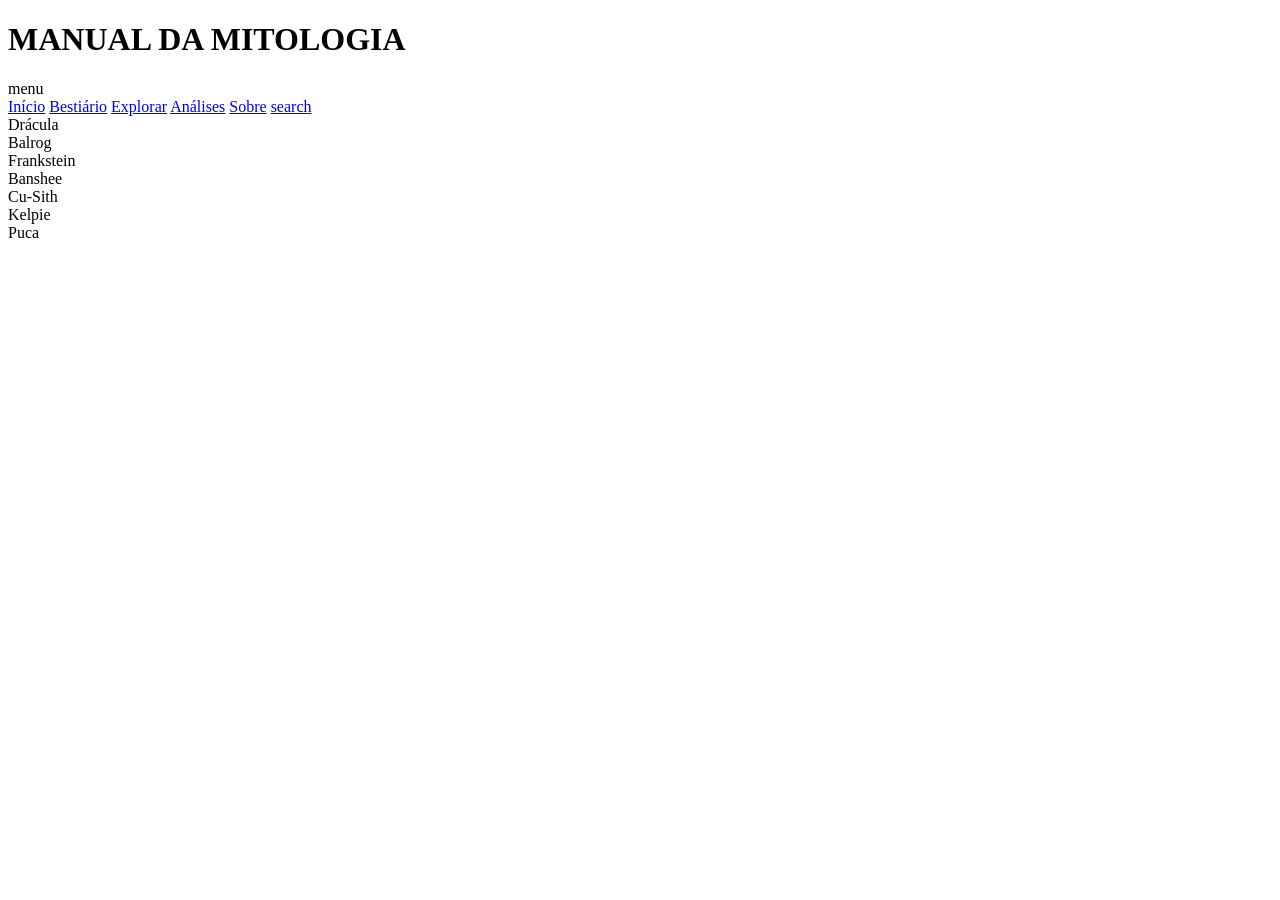
==== paginas-principais/bestiario.html @ bb2b9364 "adicionei as estruturas bases das criaturas e das páginas subsequentes" ====
<!DOCTYPE html>
<html lang="pt-br">
<head>
    <meta charset="UTF-8">
    <meta name="viewport" content="width=device-width, initial-scale=1.0">
    <title>Bestiário</title>
</head>
<body>
    <header>
        <h1>MANUAL DA MITOLOGIA</h1>
        <span class="material-symbols-outlined" onclick="clickMenu()">menu</span>
        <nav class="menu">
            <div>
                <a href="index.html">Início</a>
                <a href="bestiario.html">Bestiário</a>
                <a href="categorias.html">Explorar</a>
                <a href="../paginas-analise-classificados/comparacoes.html">Análises</a>
                <a href="../paginas-institucionais/sobre.html">Sobre</a>
                <a href="pesquisa.html"><span class="material-symbols-outlined">search</span></a>
            </div>
        </nav>
    </header>
    <main>
        <article>Drácula</article>
        <article>Balrog</article>
        <article>Frankstein</article>
        <article>Banshee</article>
        <article>Cu-Sith</article>
        <article>Kelpie</article>
        <article>Puca</article>
    </main>
</body>
</html>
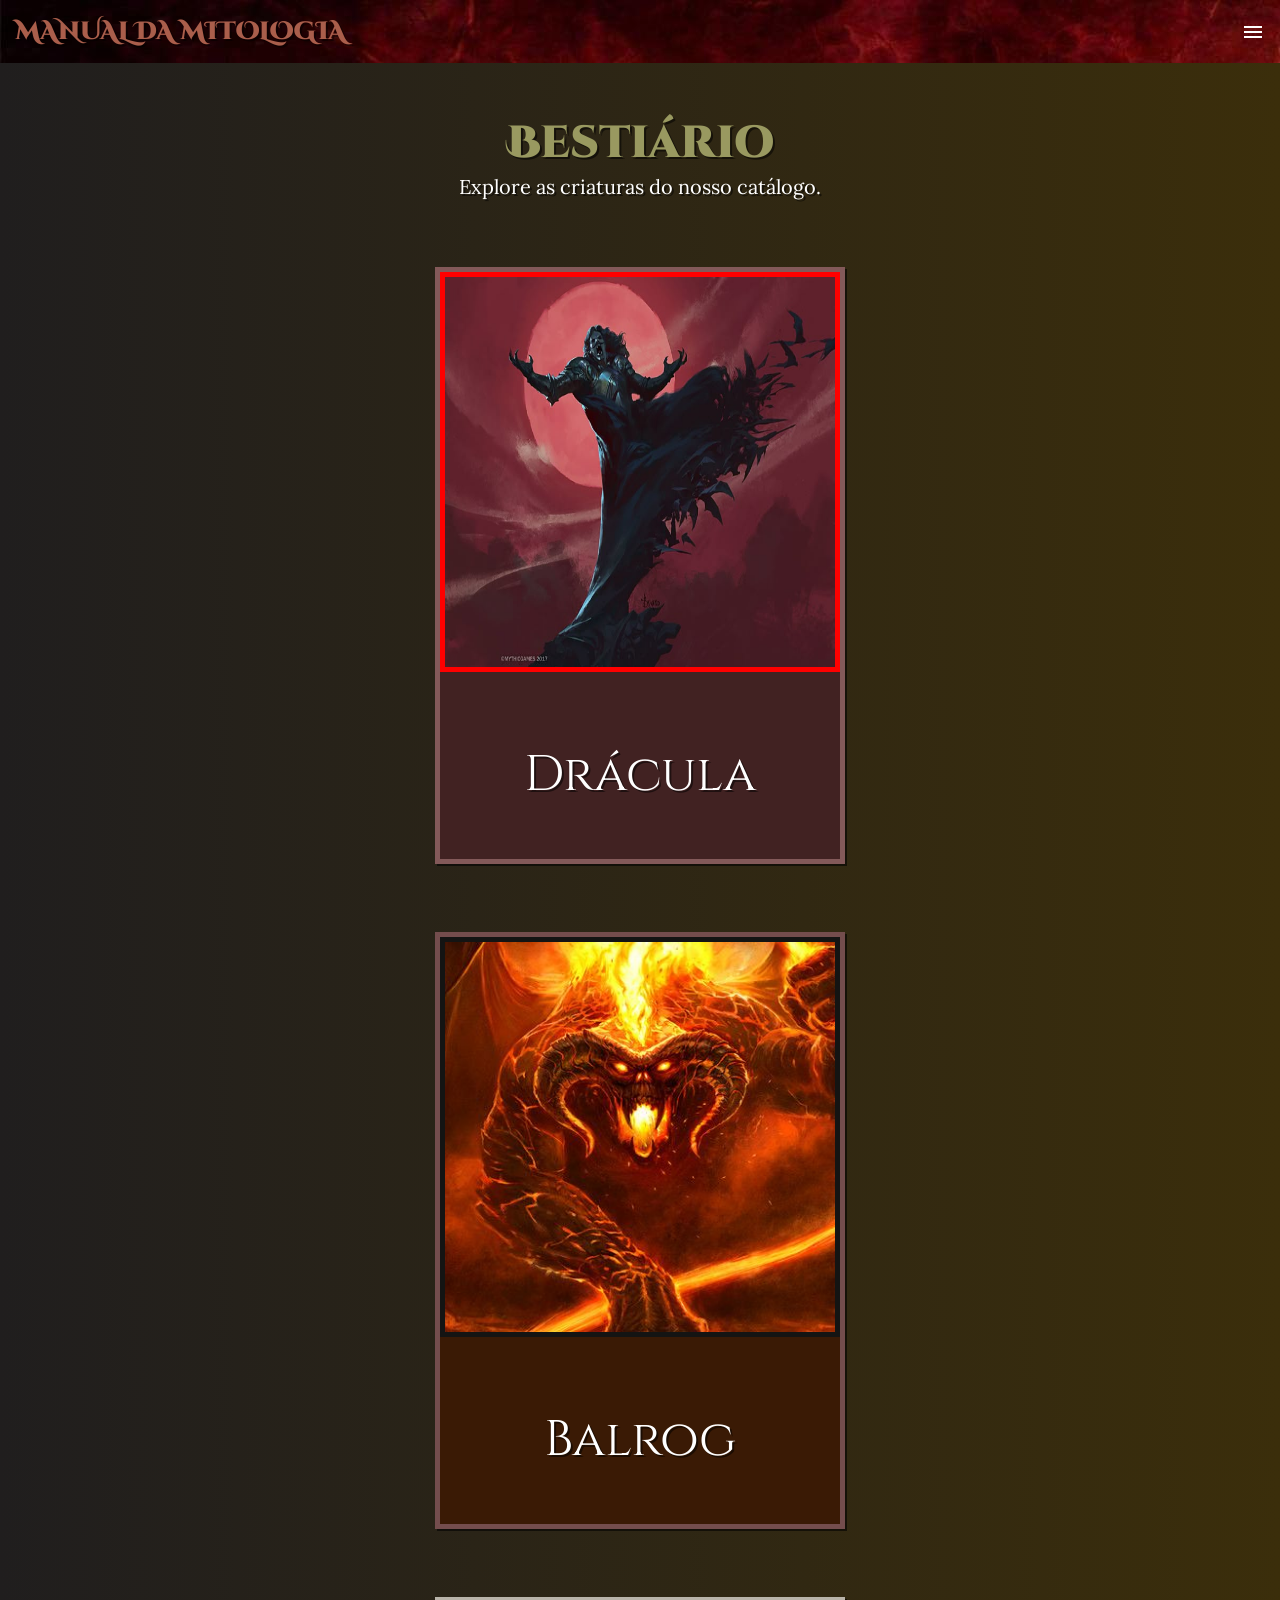
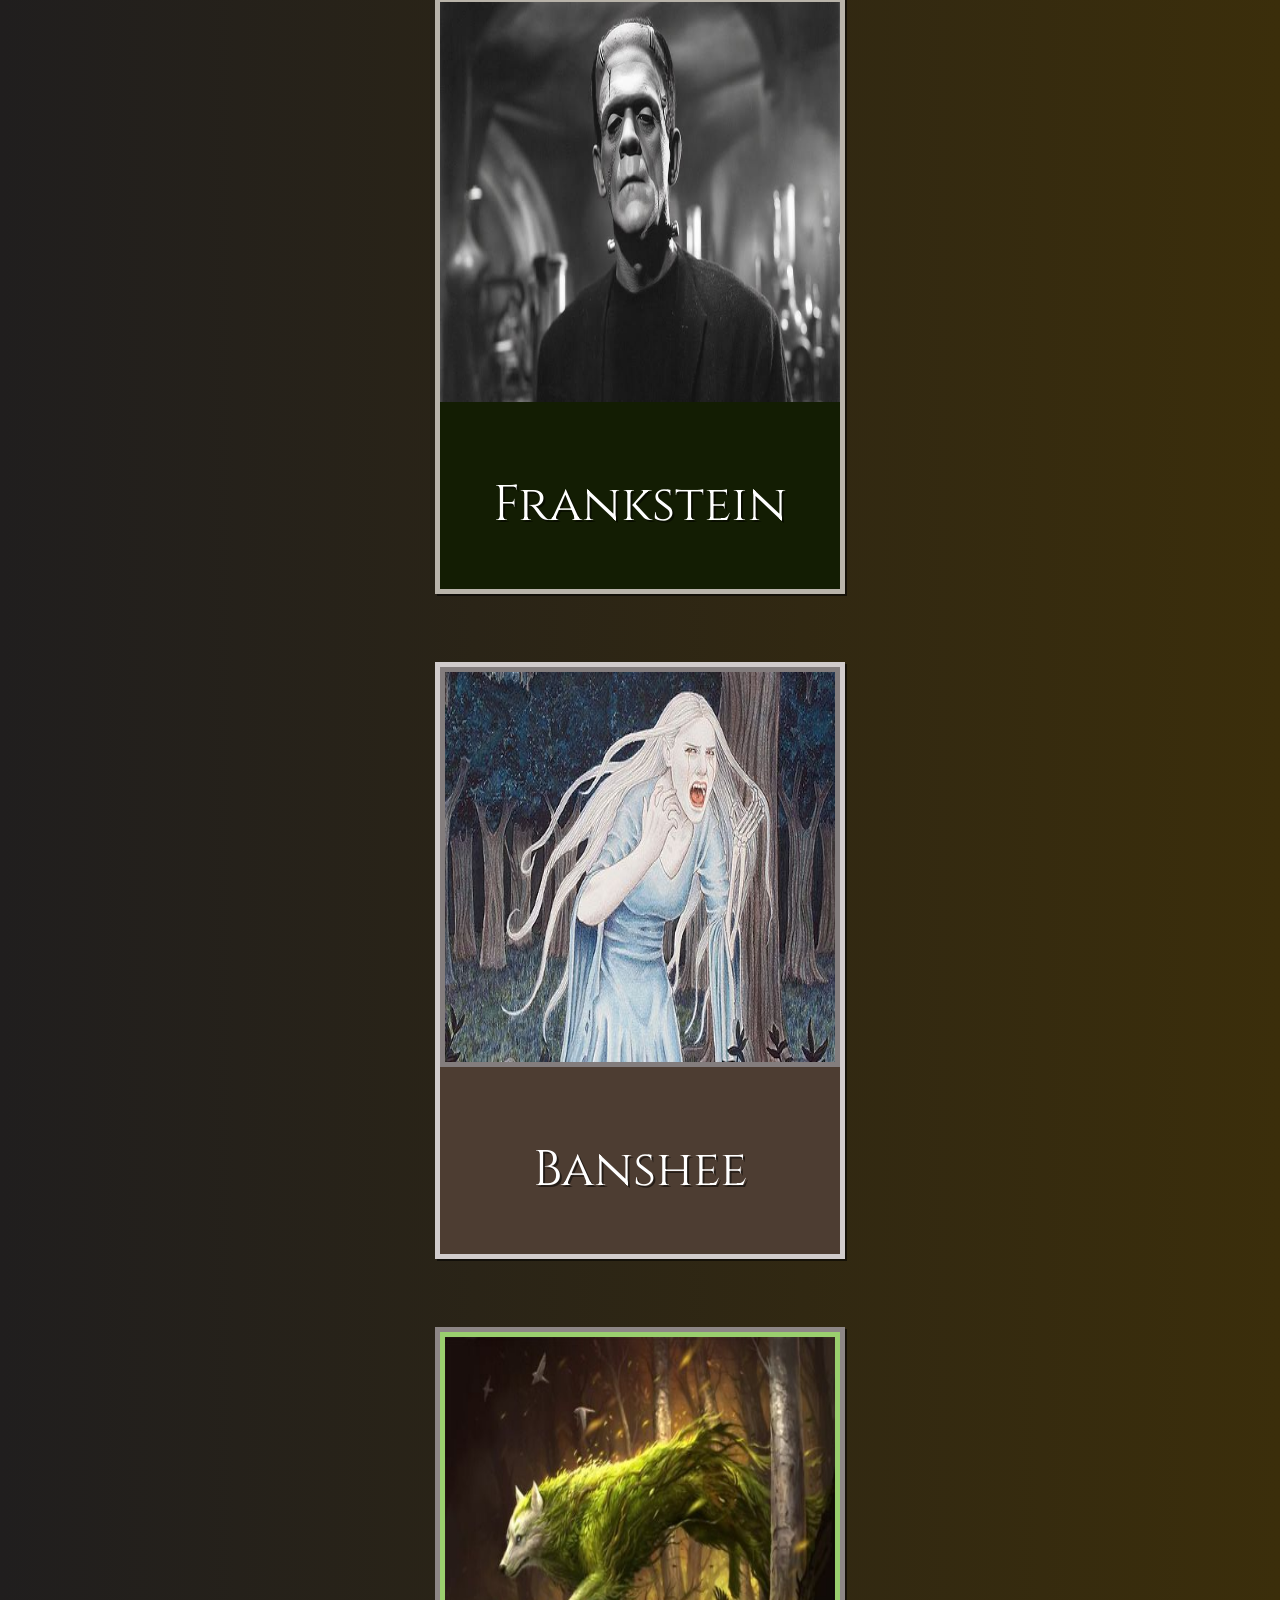
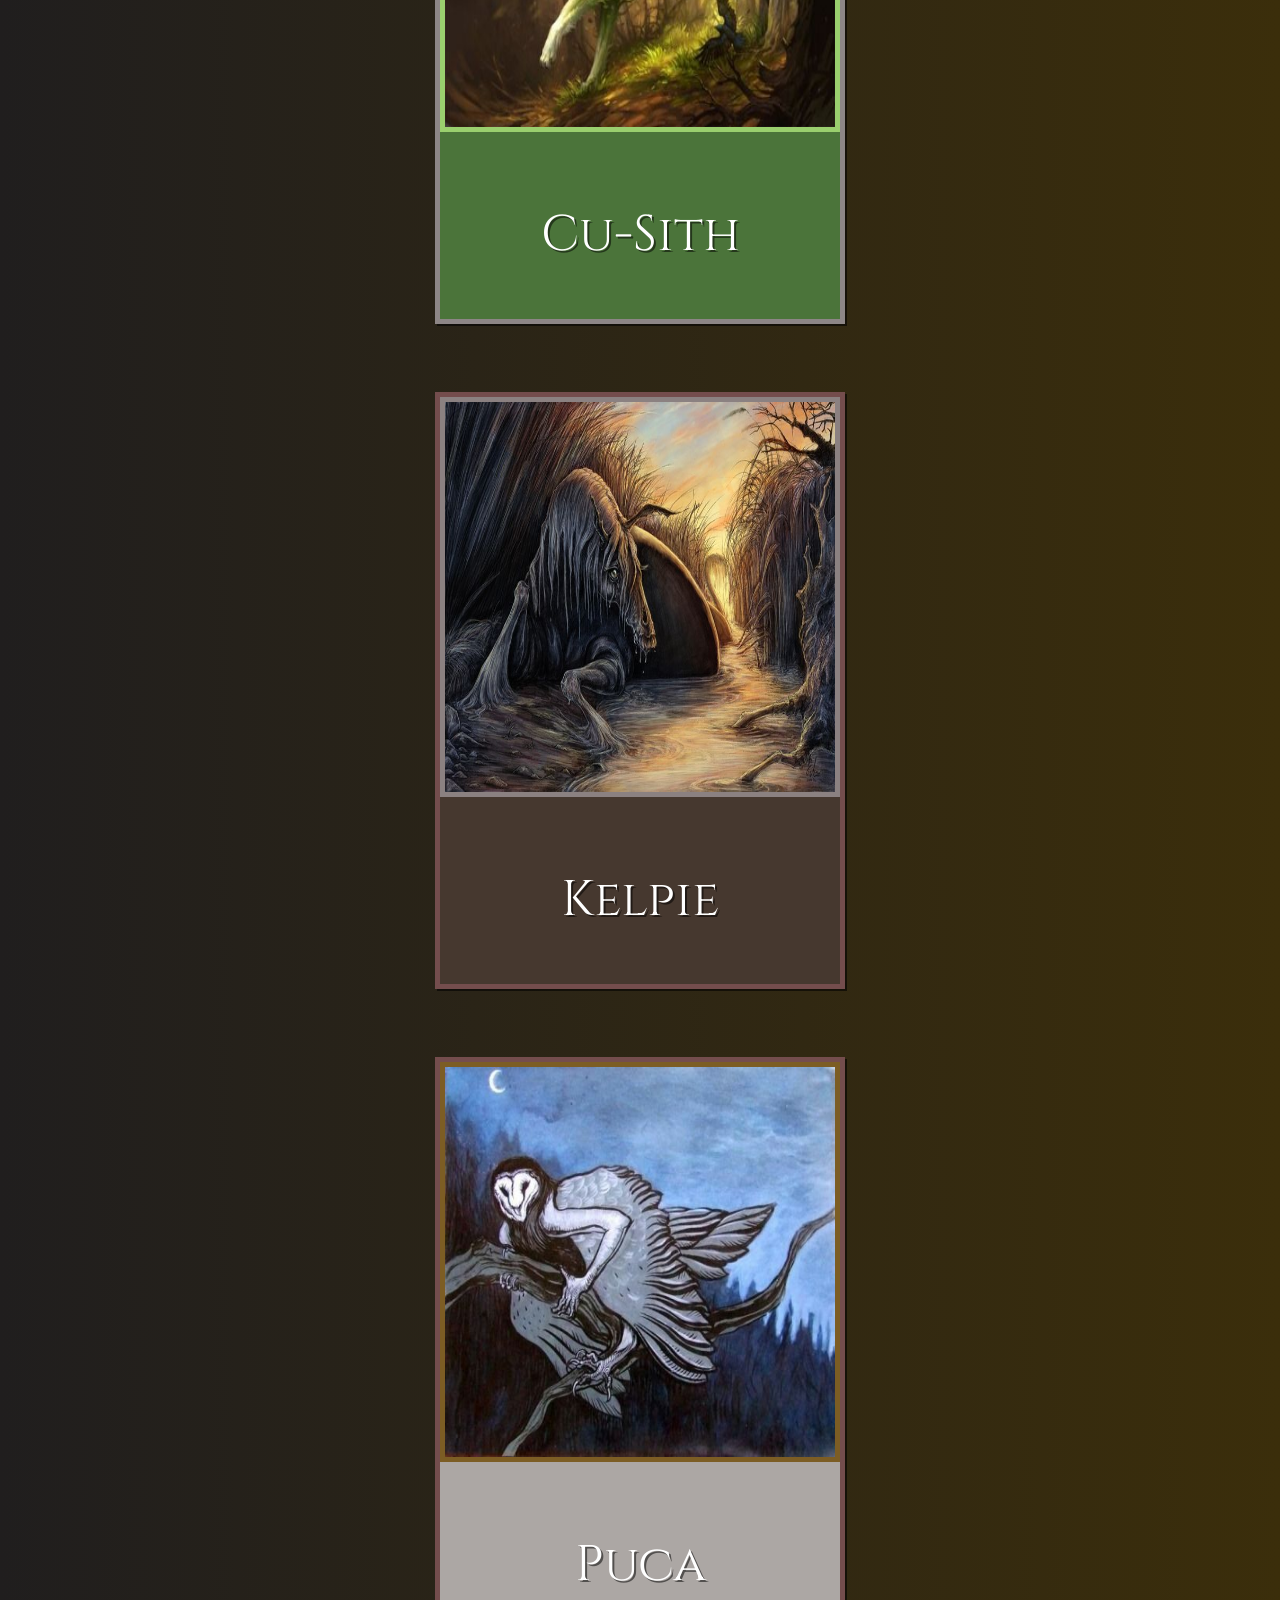
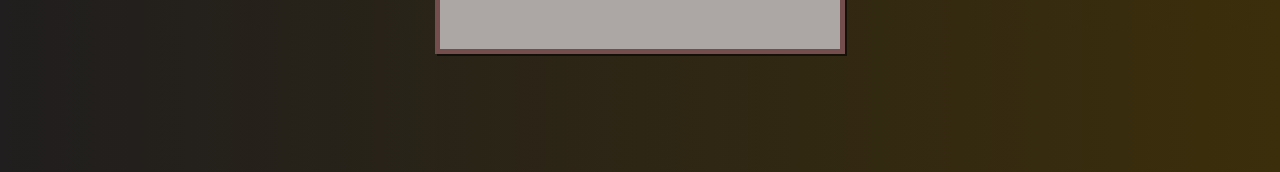
==== commit cfe02550: "fiz a página do bestiário (inicial)" ====
--- a/paginas-principais/bestiario.html
+++ b/paginas-principais/bestiario.html
@@ -3,6 +3,9 @@
 <head>
     <meta charset="UTF-8">
     <meta name="viewport" content="width=device-width, initial-scale=1.0">
+    <link rel="stylesheet" href="../estilos/index.css">
+    <link rel="stylesheet" href="../estilos/bestiario.css">
+    <link rel="stylesheet" href="https://fonts.googleapis.com/css2?family=Material+Symbols+Outlined">
     <title>Bestiário</title>
 </head>
 <body>
@@ -21,13 +24,54 @@
         </nav>
     </header>
     <main>
-        <article>Drácula</article>
-        <article>Balrog</article>
-        <article>Frankstein</article>
-        <article>Banshee</article>
-        <article>Cu-Sith</article>
-        <article>Kelpie</article>
-        <article>Puca</article>
+        <h1>Bestiário</h1>
+        <p>Explore as criaturas do nosso
+        catálogo.</p>
+        <section class="criaturas">
+            <a href="../criaturas-literarias-lendarias/dracula.html" id="dracula">
+                <div>
+                    <img src="../imagens-literarias-lendarias/dracula-img.jpg" alt="Drácula">
+                    <p>Drácula</p>
+                </div>
+            </a>
+            <a href="../criaturas-literarias-lendarias/balrog.html" id="balrog">
+                <div>
+                    <img src="../imagens-literarias-lendarias/balrog-img.jpg" alt="Balrog">
+                    <p>Balrog</p>
+                </div>
+            </a>
+            <a href="../criaturas-literarias-lendarias/frankstein.html" id="frankstein">
+                <div>
+                    <img src="../imagens-literarias-lendarias/frankestein-img.jpg" alt="Frankstein">
+                    <p>Frankstein</p>
+                </div>
+            </a>
+            <a href="../cultura-hindu/banshee.html" id="banshee">
+                <div>
+                    <img src="../imagens-hindu/banshee-img.jpg" alt="Banshee">
+                    <p>Banshee</p>
+                </div>
+            </a>
+            <a href="../cultura-hindu/cu-sith.html" id="cu-sith">
+                <div>
+                    <img src="../imagens-hindu/cu-sith-img.jpg" alt="Cu-Sith">
+                    <p>Cu-Sith</p>
+                </div>
+            </a>
+            <a href="../cultura-hindu/kelpie.html" id="kelpie">
+                <div>
+                    <img src="../imagens-hindu/kelpie-img.jpg" alt="Kelpie">
+                    <p>Kelpie</p>
+                </div>
+            </a>
+            <a href="../cultura-hindu/puca.html" id="puca">
+                <div>
+                    <img src="../imagens-hindu/puca-img.jpg" alt="Puca">
+                    <p>Puca</p>
+                </div>
+            </a>
+        </section>
     </main>
+    <script src="../scripts/menu.js"></script>
 </body>
 </html>
--- a/estilos/index.css
+++ b/estilos/index.css
@@ -0,0 +1,242 @@
+@charset "UTF-8";
+
+@font-face { 
+    font-family: "Cinzel Decorative";
+    src: url("../fontes-de-texto/CinzelDecorative-Black.ttf");
+} /* Fonte para logotipo e títulos ornamentais */
+
+@font-face {
+    font-family: "Cinzel";
+    src: url("../fontes-de-texto/Cinzel-VariableFont_wght.ttf");
+} /* Fonte para títulos de página e nomes das criaturas */
+
+@font-face {
+    font-family: "Cormorant";
+    src: url("../fontes-de-texto/CormorantGaramond-VariableFont_wght.ttf");
+} /* Fonte para subtítulos e narrativas */
+
+@font-face {
+    font-family: "IM Fell";
+    src: url("../fontes-de-texto/IMFellEnglish-Regular.ttf");
+} /* Fonte para registros e documentos antigos */
+
+@font-face {
+    font-family: "Lora";
+    src: url("../fontes-de-texto/Lora-VariableFont_wght.ttf");
+} /* Fonte para descrições e textos longos */
+
+:root {
+    /* Fontes de texto */
+    --fonte1: "Cinzel Decorative";
+    --fonte2: "Cinzel";
+    --fonte3: "Cormorant";
+    --fonte4: "IM Fell";
+    --fonte5: "Lora";
+    
+    /* Cores */
+    --cor1: rgb(170, 94, 75);
+    --cor2: rgb(209, 209, 154);
+    --cor3: rgb(58, 33, 5);
+    --vermelho: red;
+}
+
+* {
+    margin: 0;
+    padding: 0;
+    box-sizing: border-box;
+}
+
+header {
+    padding: 15px;
+    display: flex;
+    justify-content: space-between;
+    align-items: center;
+    flex-flow: row wrap;
+    background-image: url("../outras-imagens/fundo-lava.jpg");
+    box-shadow: 1px 1px 0px rgba(0, 0, 0, 0.432);
+}
+
+header > h1 {
+    color: var(--cor1);
+    font-family: var(--fonte1);
+    text-shadow: 2px 2px 0px rgba(0, 0, 0, 0.432);
+    font-size: 25px;
+}
+
+header > span {
+    display: block;
+    color: white;
+}
+
+header > span:hover {
+    color: var(--vermelho);
+    cursor: pointer;
+}
+
+header > nav {
+    display: none;
+}
+
+header > nav > div {
+    display: flex;
+    align-items: center;
+    justify-content: space-between;
+    margin-top: 10px;
+    font-family: var(--fonte2);
+    font-weight: bolder;
+}
+
+header > nav > div > * {
+    padding-inline: 5px;
+    font-size: 17px;
+    text-decoration: none;
+    color: white;
+    text-shadow: 1px 1px 0px rgba(0, 0, 0, 0.575);
+}
+
+header > nav > div > *:hover {
+    color: var(--vermelho);
+    transition: 0.3s;
+}
+
+main {
+    box-shadow: 1px 1px 0px rgba(0, 0, 0, 0.466);
+}
+
+section#inicio {
+    padding: 20px;
+    display: flex;
+    flex-flow: column wrap;
+    background-image: url("../outras-imagens/castelo-medieval-img.png");
+    background-position: center center;
+    position: relative;
+}
+
+section#inicio > h1 {
+    font-family: var(--fonte2);
+    font-weight: bolder;
+    color: var(--cor2);
+    text-shadow: 1px 1px 0px black;
+    padding: 20px;
+    background-image: url("../outras-imagens/fundo-fogo.jpg");
+    background-position: center center;
+}
+
+section#inicio > p {
+    font-family: var(--fonte5);
+    color: white;        
+    text-shadow: 1px 1px 0px black;
+    padding: 20px;
+    background-image: url("../outras-imagens/fundo-fogo.jpg");
+}
+
+section#inicio > button {
+    margin: 15px;
+    padding: 15px;
+    border: 20px solid transparent;
+    border-image: url("../bordas/borda-fogo.png") 450 stretch;
+    border-image-width: auto;
+    background-color: transparent;
+}
+
+section#inicio > button > a {
+    text-decoration: none;
+    color: white;
+    font-family: var(--fonte2);
+    font-size: 20px;
+}
+
+section#inicio > button > a:hover {
+    color: var(--vermelho);
+    transition: 0.4s;
+}
+
+section.paginas {
+    display: flex;
+    flex-flow: column nowrap;
+    align-items: center;
+    background-image: url("../outras-imagens/fundo-medieval-pagprincipal.jpg");
+}
+
+section.paginas > div.seções {
+    padding: 25px;
+    margin: 15px;
+    text-align: center;
+    width: 90%;
+    box-shadow: 2px 2px 0px rgba(0, 0, 0, 0.568);
+}
+
+section.paginas > div#mitologia {
+    background-image: linear-gradient(to right, rgb(45, 75, 45), rgb(56, 50, 50));
+}
+
+section.paginas > div#folclore {
+    background-image: linear-gradient(to left, rgb(54, 53, 53), rgb(44, 44, 85));
+}
+
+section.paginas > div#horror-cosmico {
+    background-image: linear-gradient(to left, rgb(14, 13, 13), blue);
+}
+
+section.paginas > div#criaturas-livros {
+    background-image: linear-gradient(to right, darkgray, white);
+}
+
+section.paginas > div#criaturas-jogos-lendas {
+    background-image: linear-gradient(to bottom, rgb(37, 73, 37), rgb(230, 230, 171));
+}
+
+section.paginas > div.seções > a {
+    font: bolder 30px var(--fonte1);
+    text-shadow: 1px 1px 0px rgba(0, 0, 0, 0.534);
+    text-decoration: none;
+}
+
+section.paginas > div#mitologia > a {
+    color: rgb(66, 207, 66);
+}
+
+section.paginas > div#folclore > a {
+    color: darkgray;
+}
+
+section.paginas > div#horror-cosmico > a {
+    color: rgb(225, 226, 233);
+}
+
+section.paginas > div#criaturas-livros > a {
+    color: rgb(78, 70, 112);
+}
+
+section.paginas > div#criaturas-jogos-lendas > a {
+    color: rgb(59, 68, 42);
+}
+
+section.paginas > div#mitologia > a:hover {
+    color: rgb(135, 206, 135);
+    transition: 0.4s;
+} 
+
+section.paginas > div#folclore > a:hover {
+    color: azure;
+    transition: 0.4s;
+}
+
+section.paginas > div#horror-cosmico > a:hover {
+    color: cadetblue;
+    transition: 0.4s;
+}
+
+section.paginas > div#criaturas-livros > a:hover {
+    color: rgb(59, 41, 18);
+    transition: 0.4s;
+}
+
+section.paginas > div#criaturas-jogos-lendas > a:hover {
+    color: darkgreen;
+    transition: 0.4s;
+}
+
+section.paginas > div.seções > img {
+    height: 150px;
+}
--- a/estilos/bestiario.css
+++ b/estilos/bestiario.css
@@ -0,0 +1,191 @@
+@charset "UTF-8";
+
+@font-face { 
+    font-family: "Cinzel Decorative";
+    src: url("../fontes-de-texto/CinzelDecorative-Black.ttf");
+} /* Fonte para logotipo e títulos ornamentais */
+
+@font-face {
+    font-family: "Cinzel";
+    src: url("../fontes-de-texto/Cinzel-VariableFont_wght.ttf");
+} /* Fonte para títulos de página e nomes das criaturas */
+
+@font-face {
+    font-family: "Cormorant";
+    src: url("../fontes-de-texto/CormorantGaramond-VariableFont_wght.ttf");
+} /* Fonte para subtítulos e narrativas */
+
+@font-face {
+    font-family: "IM Fell";
+    src: url("../fontes-de-texto/IMFellEnglish-Regular.ttf");
+} /* Fonte para registros e documentos antigos */
+
+@font-face {
+    font-family: "Lora";
+    src: url("../fontes-de-texto/Lora-VariableFont_wght.ttf");
+} /* Fonte para descrições e textos longos */
+
+:root {
+    /* Fontes de texto */
+    --fonte1: "Cinzel Decorative";
+    --fonte2: "Cinzel";
+    --fonte3: "Cormorant";
+    --fonte4: "IM Fell";
+    --fonte5: "Lora";
+
+    --cor1defundo: rgb(59, 46, 11);
+    --cor2defundo: rgb(32, 30, 30);
+    --cortituloprincipal: rgb(153, 153, 96);
+}
+
+main {
+    background-image: linear-gradient(to left, var(--cor1defundo), var(--cor2defundo));
+    padding: 50px;
+    display: flex;
+    flex-flow: column nowrap;
+    align-items: center;
+}
+
+main > div {
+    background-color: rgba(0, 0, 0, 0.438);
+    width: 100%;
+    padding: 15px;
+    text-align: center;
+}
+
+main > h1 {
+    font: 45px var(--fonte1);
+    color: var(--cortituloprincipal);
+    text-shadow: 2px 2px 0px rgba(0, 0, 0, 0.521);
+}
+
+main > p {
+    font: 20px var(--fonte5);
+    color: white;
+    text-shadow: 2px 2px 0px rgba(0, 0, 0, 0.521);
+}
+
+section.criaturas > a {
+    text-align: center;
+    text-decoration: none;
+    font: 50px var(--fonte2);
+    color: white;
+    text-shadow: 2px 2px 0px rgba(0, 0, 0, 0.521);
+    padding: 5px;
+}
+
+section.criaturas > a > div {
+    padding: 0;
+    margin: 0;
+    box-shadow: 2px 2px 0px rgba(0, 0, 0, 0.575);
+}
+
+section.criaturas > a > div > p {
+    padding: 50px;
+}
+
+section.criaturas > a#dracula > div:hover {
+    background-color: rgb(63, 10, 10);
+    border: 5px solid darkred;
+    transition: 0.4s;
+}
+
+section.criaturas > a#balrog > div:hover {
+    background-color: rgb(65, 47, 35);
+    border: 5px solid rgb(245, 219, 153);
+    transition: 0.4s;
+}
+
+section.criaturas > a#frankstein > div:hover {
+    background-color: rgb(211, 182, 127);
+    border: 5px solid rgb(133, 133, 133);
+    transition: 0.4s;
+}
+
+section.criaturas > a#banshee > div:hover {
+    background-color: rgb(95, 91, 91);
+    border: 5px solid rgb(255, 255, 255);
+    transition: 0.4s;
+}
+
+section.criaturas > a#cu-sith > div:hover {
+    background-color: rgb(70, 155, 112);
+    border: 5px solid rgb(2, 97, 2);
+    transition: 0.4s;
+}
+
+section.criaturas > a#kelpie > div:hover {
+    background-color: rgb(240, 227, 227);
+    border: 5px solid rgb(135, 42, 172);
+    transition: 0.4s;
+}
+
+section.criaturas > a#puca > div:hover {
+    background-color: rgb(63, 40, 10);
+    border: 5px solid rgb(241, 241, 241);
+    transition: 0.4s;
+}
+
+section.criaturas > a#dracula > div {
+    background-color: rgb(65, 34, 34);
+    border: 5px solid rgb(131, 89, 89);
+}
+
+section.criaturas > a#dracula > div > img {
+    border: 5px solid red;
+}
+
+section.criaturas > a#balrog > div {
+    background-color: rgb(58, 26, 5);
+    border: 5px solid rgb(116, 77, 77);
+}
+
+section.criaturas > a#balrog > div > img {
+    border: 5px solid rgb(20, 20, 19);
+}
+
+section.criaturas > a#frankstein > div {
+    background-color: rgb(19, 29, 3);
+    border: 5px solid rgb(185, 180, 170);
+}
+
+section.criaturas > a#banshee > div {
+    background-color: rgb(77, 61, 50);
+    border: 5px solid rgb(209, 204, 204);
+}
+
+section.criaturas > a#banshee > div > img {
+    border: 5px solid rgb(131, 125, 125);
+}
+
+section.criaturas > a#cu-sith > div {
+    background-color: rgb(75, 116, 58);
+    border: 5px solid rgb(141, 134, 134);
+}
+
+section.criaturas > a#cu-sith > div > img {
+    border: 5px solid rgb(154, 207, 110);
+}
+
+section.criaturas > a#kelpie > div {
+    background-color: rgb(70, 56, 47);
+    border: 5px solid rgb(116, 77, 77);
+}
+
+section.criaturas > a#kelpie > div > img {
+    border: 5px solid rgb(139, 129, 129);
+}
+
+section.criaturas > a#puca > div {
+    background-color: rgb(172, 167, 164);
+    border: 5px solid rgb(116, 77, 77);
+}
+
+section.criaturas > a#puca > div > img {
+    border: 5px solid rgb(124, 93, 36);
+}
+
+section.criaturas > a > div > img {
+    height: 400px;
+    width: 400px;
+}
